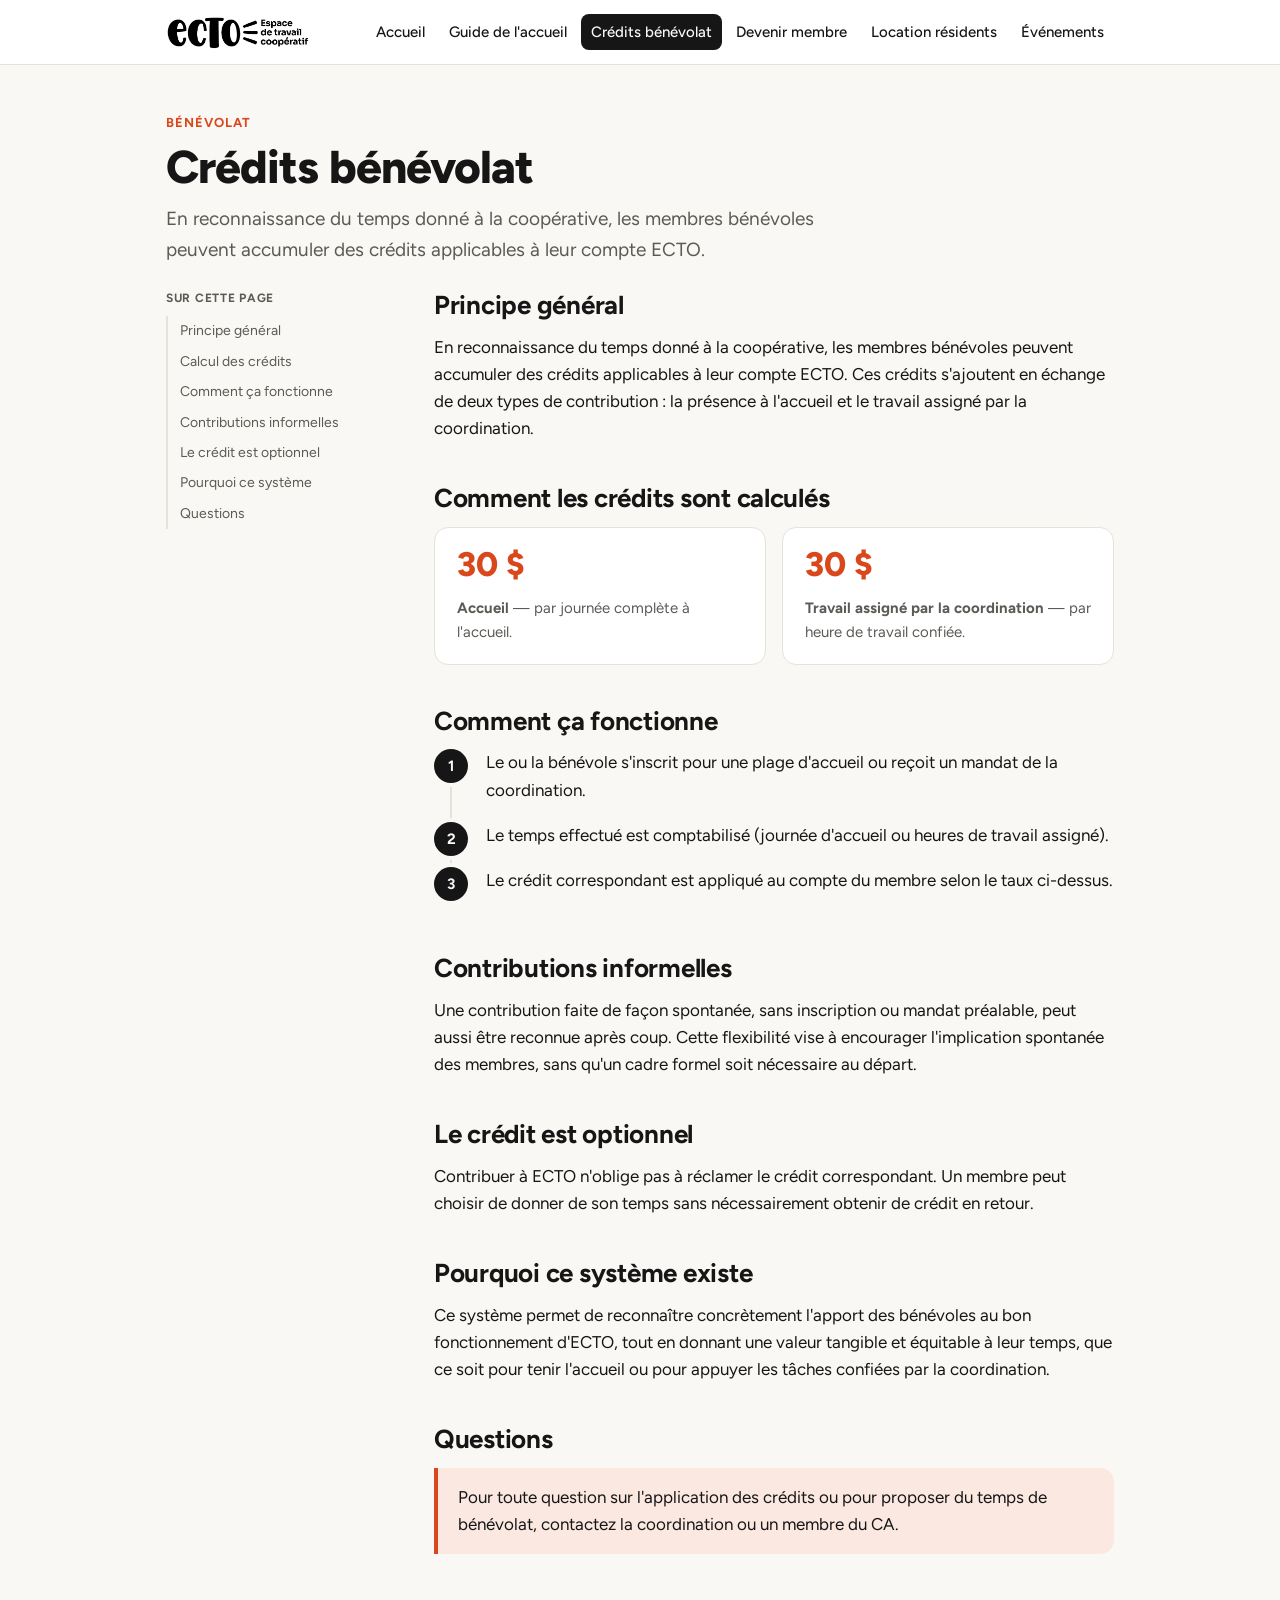
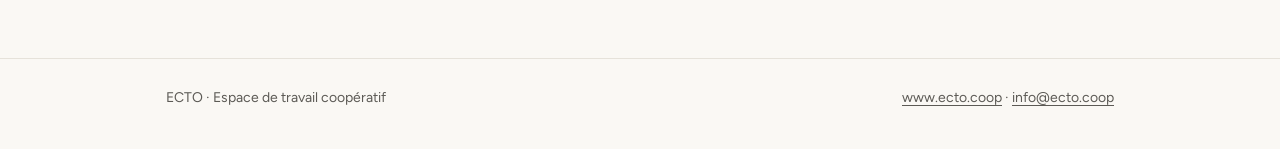
==== credits-benevolat.html @ f6935a98 "Add static website for ECTO guides and policies Six pages (home, welcome guide, volunteer credits, m" ====
<!doctype html>
<html lang="fr">
<head>
  <meta charset="utf-8">
  <meta name="viewport" content="width=device-width, initial-scale=1">
  <title>Crédits bénévolat · ECTO</title>
  <meta name="description" content="Comment les membres bénévoles d'ECTO accumulent des crédits applicables à leur compte.">
  <link rel="preconnect" href="https://fonts.googleapis.com">
  <link rel="preconnect" href="https://fonts.gstatic.com" crossorigin>
  <link href="https://fonts.googleapis.com/css2?family=Figtree:wght@400;500;600;700;800&display=swap" rel="stylesheet">
  <link rel="stylesheet" href="assets/style.css">
</head>
<body>
  <div class="site-header">
    <div class="wrap">
      <a class="logo" href="index.html" aria-label="ECTO — accueil"><img src="assets/logo-ecto.jpg" alt="ECTO — Espace de travail coopératif" width="145" height="34"></a>
      <button class="nav-toggle" aria-expanded="false" aria-controls="site-nav">Menu</button>
      <nav class="site-nav" id="site-nav" aria-label="Navigation principale">
        <ul>
          <li><a href="index.html">Accueil</a></li>
          <li><a href="guide-accueil.html">Guide de l'accueil</a></li>
          <li><a href="credits-benevolat.html" aria-current="page">Crédits bénévolat</a></li>
          <li><a href="devenir-membre.html">Devenir membre</a></li>
          <li><a href="location-residents.html">Location résidents</a></li>
          <li><a href="evenements-communautaires.html">Événements</a></li>
        </ul>
      </nav>
    </div>
  </div>

<header class="page-head wrap">
  <p class="eyebrow">Bénévolat</p>
  <h1>Crédits bénévolat</h1>
  <p class="lead">En reconnaissance du temps donné à la coopérative, les membres bénévoles peuvent accumuler des crédits applicables à leur compte ECTO.</p>
</header>

<div class="wrap layout">
  <nav class="toc" aria-label="Sur cette page">
    <p>Sur cette page</p>
    <ol>
      <li><a href="#principe">Principe général</a></li>
      <li><a href="#calcul">Calcul des crédits</a></li>
      <li><a href="#fonctionnement">Comment ça fonctionne</a></li>
      <li><a href="#informelles">Contributions informelles</a></li>
      <li><a href="#optionnel">Le crédit est optionnel</a></li>
      <li><a href="#pourquoi">Pourquoi ce système</a></li>
      <li><a href="#questions">Questions</a></li>
    </ol>
  </nav>

  <article class="content">
    <section id="principe">
      <h2>Principe général</h2>
      <p>En reconnaissance du temps donné à la coopérative, les membres bénévoles peuvent accumuler des crédits applicables à leur compte ECTO. Ces crédits s'ajoutent en échange de deux types de contribution : la présence à l'accueil et le travail assigné par la coordination.</p>
    </section>

    <section id="calcul">
      <h2>Comment les crédits sont calculés</h2>
      <div class="grid-2">
        <div class="card">
          <p class="stat">30 $</p>
          <p class="stat-label"><strong>Accueil</strong> — par journée complète à l'accueil.</p>
        </div>
        <div class="card">
          <p class="stat">30 $</p>
          <p class="stat-label"><strong>Travail assigné par la coordination</strong> — par heure de travail confiée.</p>
        </div>
      </div>
    </section>

    <section id="fonctionnement">
      <h2>Comment ça fonctionne</h2>
      <ol class="steps">
        <li>Le ou la bénévole s'inscrit pour une plage d'accueil ou reçoit un mandat de la coordination.</li>
        <li>Le temps effectué est comptabilisé (journée d'accueil ou heures de travail assigné).</li>
        <li>Le crédit correspondant est appliqué au compte du membre selon le taux ci-dessus.</li>
      </ol>
    </section>

    <section id="informelles">
      <h2>Contributions informelles</h2>
      <p>Une contribution faite de façon spontanée, sans inscription ou mandat préalable, peut aussi être reconnue après coup. Cette flexibilité vise à encourager l'implication spontanée des membres, sans qu'un cadre formel soit nécessaire au départ.</p>
    </section>

    <section id="optionnel">
      <h2>Le crédit est optionnel</h2>
      <p>Contribuer à ECTO n'oblige pas à réclamer le crédit correspondant. Un membre peut choisir de donner de son temps sans nécessairement obtenir de crédit en retour.</p>
    </section>

    <section id="pourquoi">
      <h2>Pourquoi ce système existe</h2>
      <p>Ce système permet de reconnaître concrètement l'apport des bénévoles au bon fonctionnement d'ECTO, tout en donnant une valeur tangible et équitable à leur temps, que ce soit pour tenir l'accueil ou pour appuyer les tâches confiées par la coordination.</p>
    </section>

    <section id="questions">
      <h2>Questions</h2>
      <div class="callout">
        <p>Pour toute question sur l'application des crédits ou pour proposer du temps de bénévolat, contactez la coordination ou un membre du CA.</p>
      </div>
    </section>
  </article>
</div>

  <footer class="site-footer">
    <div class="wrap">
      <span>ECTO · Espace de travail coopératif</span>
      <span><a href="https://www.ecto.coop">www.ecto.coop</a> · <a href="mailto:info@ecto.coop">info@ecto.coop</a></span>
    </div>
  </footer>

  <script>
    (function () {
      var btn = document.querySelector('.nav-toggle');
      var nav = document.getElementById('site-nav');
      btn.addEventListener('click', function () {
        var open = nav.classList.toggle('open');
        btn.setAttribute('aria-expanded', open ? 'true' : 'false');
      });
    })();
  </script>
</body>
</html>
---- assets/style.css ----
:root {
  --bg: #faf8f4;
  --surface: #ffffff;
  --ink: #161616;
  --muted: #5c5a55;
  --line: #e6e2da;
  --accent: #d9481c;
  --accent-soft: #fbe9e1;
  --ok-soft: #e7f2ea;
  --ok: #2f6b3e;
  --radius: 14px;
  --maxw: 980px;
  --font: "Figtree", system-ui, -apple-system, "Segoe UI", Roboto, sans-serif;
}

@media (prefers-color-scheme: dark) {
  :root {
    --bg: #141414;
    --surface: #1d1d1c;
    --ink: #f2efe9;
    --muted: #a8a49c;
    --line: #2f2e2b;
    --accent: #ff7a4d;
    --accent-soft: #3a2219;
    --ok-soft: #1c2e21;
    --ok: #8fd19e;
  }
  .logo img { filter: invert(1); }
}

* { box-sizing: border-box; }

html { scroll-behavior: smooth; }

body {
  margin: 0;
  background: var(--bg);
  color: var(--ink);
  font-family: var(--font);
  font-size: 17px;
  line-height: 1.6;
  -webkit-font-smoothing: antialiased;
}

a { color: var(--accent); text-underline-offset: 3px; }
a:hover { text-decoration-thickness: 2px; }

.wrap { max-width: var(--maxw); margin: 0 auto; padding: 0 16px; }

/* ---------- Header ---------- */
.site-header {
  background: var(--surface);
  border-bottom: 1px solid var(--line);
  position: sticky;
  top: 0;
  z-index: 10;
}
.site-header .wrap {
  display: flex;
  align-items: center;
  justify-content: space-between;
  gap: 16px;
  min-height: 64px;
}
.logo img { height: 34px; width: auto; display: block; }

.nav-toggle {
  display: none;
  background: none;
  border: 1px solid var(--line);
  color: var(--ink);
  border-radius: 8px;
  padding: 6px 12px;
  font: inherit;
  font-size: 15px;
  cursor: pointer;
}
.site-nav ul {
  list-style: none;
  margin: 0;
  padding: 0;
  display: flex;
  flex-wrap: wrap;
  gap: 4px;
}
.site-nav a {
  display: block;
  padding: 6px 10px;
  border-radius: 8px;
  color: var(--ink);
  text-decoration: none;
  font-size: 15px;
  font-weight: 500;
}
.site-nav a:hover { background: var(--accent-soft); }
.site-nav a[aria-current="page"] { background: var(--ink); color: var(--bg); }

@media (max-width: 860px) {
  .nav-toggle { display: block; }
  .site-nav {
    display: none;
    position: absolute;
    top: 64px;
    left: 0;
    right: 0;
    background: var(--surface);
    border-bottom: 1px solid var(--line);
    padding: 8px 16px 16px;
  }
  .site-nav.open { display: block; }
  .site-nav ul { flex-direction: column; }
  .site-nav a { padding: 10px 12px; }
}

/* ---------- Page heading ---------- */
.page-head { padding-top: 48px; padding-bottom: 24px; }
.eyebrow {
  text-transform: uppercase;
  letter-spacing: .08em;
  font-size: 13px;
  font-weight: 700;
  color: var(--accent);
  margin: 0 0 8px;
}
h1 {
  font-size: clamp(32px, 5vw, 46px);
  line-height: 1.1;
  margin: 0 0 12px;
  letter-spacing: -0.02em;
  font-weight: 800;
}
.lead { font-size: 19px; color: var(--muted); max-width: 680px; margin: 0; }
.meta { display: flex; flex-wrap: wrap; gap: 8px; margin-top: 16px; }

.badge {
  display: inline-block;
  font-size: 13px;
  font-weight: 600;
  padding: 3px 10px;
  border-radius: 999px;
  background: var(--accent-soft);
  color: var(--accent);
}
.badge.neutral { background: var(--line); color: var(--muted); }

/* ---------- Content layout ---------- */
.layout {
  display: grid;
  grid-template-columns: 220px 1fr;
  gap: 48px;
  align-items: start;
  padding-bottom: 64px;
}
.toc {
  position: sticky;
  top: 88px;
  font-size: 14px;
}
.toc p { font-weight: 700; margin: 0 0 8px; color: var(--muted); text-transform: uppercase; letter-spacing: .06em; font-size: 12px; }
.toc ol { list-style: none; margin: 0; padding: 0; border-left: 2px solid var(--line); }
.toc a { display: block; padding: 4px 0 4px 12px; color: var(--muted); text-decoration: none; }
.toc a:hover { color: var(--ink); }

@media (max-width: 860px) {
  .layout { grid-template-columns: 1fr; gap: 0; }
  .toc { display: none; }
}

.content { min-width: 0; }
.content section { scroll-margin-top: 88px; margin-bottom: 40px; }
.content h2 {
  font-size: 26px;
  line-height: 1.25;
  margin: 0 0 12px;
  letter-spacing: -0.01em;
}
.content h3 { font-size: 19px; margin: 24px 0 8px; }
.content p { margin: 0 0 14px; }
.content ul, .content ol { padding-left: 22px; margin: 0 0 14px; }
.content li { margin-bottom: 6px; }
.content li ul { margin-top: 6px; }

.num {
  display: inline-block;
  min-width: 1.6em;
  color: var(--accent);
}

/* ---------- Components ---------- */
.card {
  background: var(--surface);
  border: 1px solid var(--line);
  border-radius: var(--radius);
  padding: 20px 22px;
  margin-bottom: 16px;
}
.card > :last-child { margin-bottom: 0; }
.card h3:first-child { margin-top: 0; }

.callout {
  border-left: 4px solid var(--accent);
  background: var(--accent-soft);
  border-radius: 0 var(--radius) var(--radius) 0;
  padding: 16px 20px;
  margin: 0 0 16px;
}
.callout.ok { border-color: var(--ok); background: var(--ok-soft); }
.callout > :last-child { margin-bottom: 0; }

.grid-2 { display: grid; grid-template-columns: repeat(2, 1fr); gap: 16px; margin-bottom: 16px; }
.grid-3 { display: grid; grid-template-columns: repeat(3, 1fr); gap: 16px; margin-bottom: 16px; }
.grid-2 .card, .grid-3 .card { margin-bottom: 0; }
@media (max-width: 680px) {
  .grid-2, .grid-3 { grid-template-columns: 1fr; }
}

.stat { font-size: 34px; font-weight: 800; line-height: 1; margin: 0 0 6px; color: var(--accent); }
.stat-label { margin: 0; color: var(--muted); font-size: 15px; }

.steps { list-style: none; padding: 0 !important; counter-reset: step; }
.steps > li {
  counter-increment: step;
  position: relative;
  padding: 0 0 18px 52px;
  margin: 0;
}
.steps > li::before {
  content: counter(step);
  position: absolute;
  left: 0;
  top: 0;
  width: 34px;
  height: 34px;
  border-radius: 50%;
  background: var(--ink);
  color: var(--bg);
  display: grid;
  place-items: center;
  font-weight: 700;
  font-size: 15px;
}
.steps > li:not(:last-child)::after {
  content: "";
  position: absolute;
  left: 16px;
  top: 38px;
  bottom: 4px;
  width: 2px;
  background: var(--line);
}

.btn {
  display: inline-block;
  background: var(--ink);
  color: var(--bg);
  padding: 10px 18px;
  border-radius: 10px;
  text-decoration: none;
  font-weight: 600;
  font-size: 15px;
}
.btn:hover { background: var(--accent); color: #fff; }
.btn-row { display: flex; flex-wrap: wrap; gap: 10px; margin: 8px 0 16px; }
.btn.ghost { background: transparent; color: var(--ink); border: 1px solid var(--line); }
.btn.ghost:hover { border-color: var(--accent); color: var(--accent); background: transparent; }

.schedule { display: flex; flex-wrap: wrap; gap: 10px; margin: 0 0 16px; }
.schedule span {
  background: var(--surface);
  border: 1px solid var(--line);
  border-radius: 10px;
  padding: 8px 14px;
  font-weight: 600;
}

/* ---------- Home ---------- */
.hero { padding-top: 56px; padding-bottom: 32px; }
.hero h1 { max-width: 720px; }
.doc-grid {
  display: grid;
  grid-template-columns: repeat(auto-fill, minmax(280px, 1fr));
  gap: 16px;
  padding-bottom: 64px;
}
.doc-card {
  display: flex;
  flex-direction: column;
  background: var(--surface);
  border: 1px solid var(--line);
  border-radius: var(--radius);
  padding: 22px;
  text-decoration: none;
  color: var(--ink);
  transition: border-color .15s, transform .15s;
}
.doc-card:hover { border-color: var(--accent); transform: translateY(-2px); }
.doc-card h2 { font-size: 21px; margin: 10px 0 8px; line-height: 1.25; }
.doc-card p { margin: 0 0 16px; color: var(--muted); font-size: 15px; flex: 1; }
.doc-card .go { font-weight: 600; color: var(--accent); font-size: 15px; }
.doc-card .icon {
  width: 40px;
  height: 40px;
  border-radius: 10px;
  background: var(--accent-soft);
  color: var(--accent);
  display: grid;
  place-items: center;
}
.doc-card .icon svg { width: 22px; height: 22px; }

/* ---------- Footer ---------- */
.site-footer {
  border-top: 1px solid var(--line);
  padding: 28px 0 40px;
  color: var(--muted);
  font-size: 14px;
}
.site-footer .wrap { display: flex; flex-wrap: wrap; gap: 8px 24px; justify-content: space-between; }
.site-footer a { color: var(--muted); }

@media print {
  .site-header, .toc, .site-footer { display: none; }
  .layout { grid-template-columns: 1fr; }
  body { background: #fff; color: #000; }
}
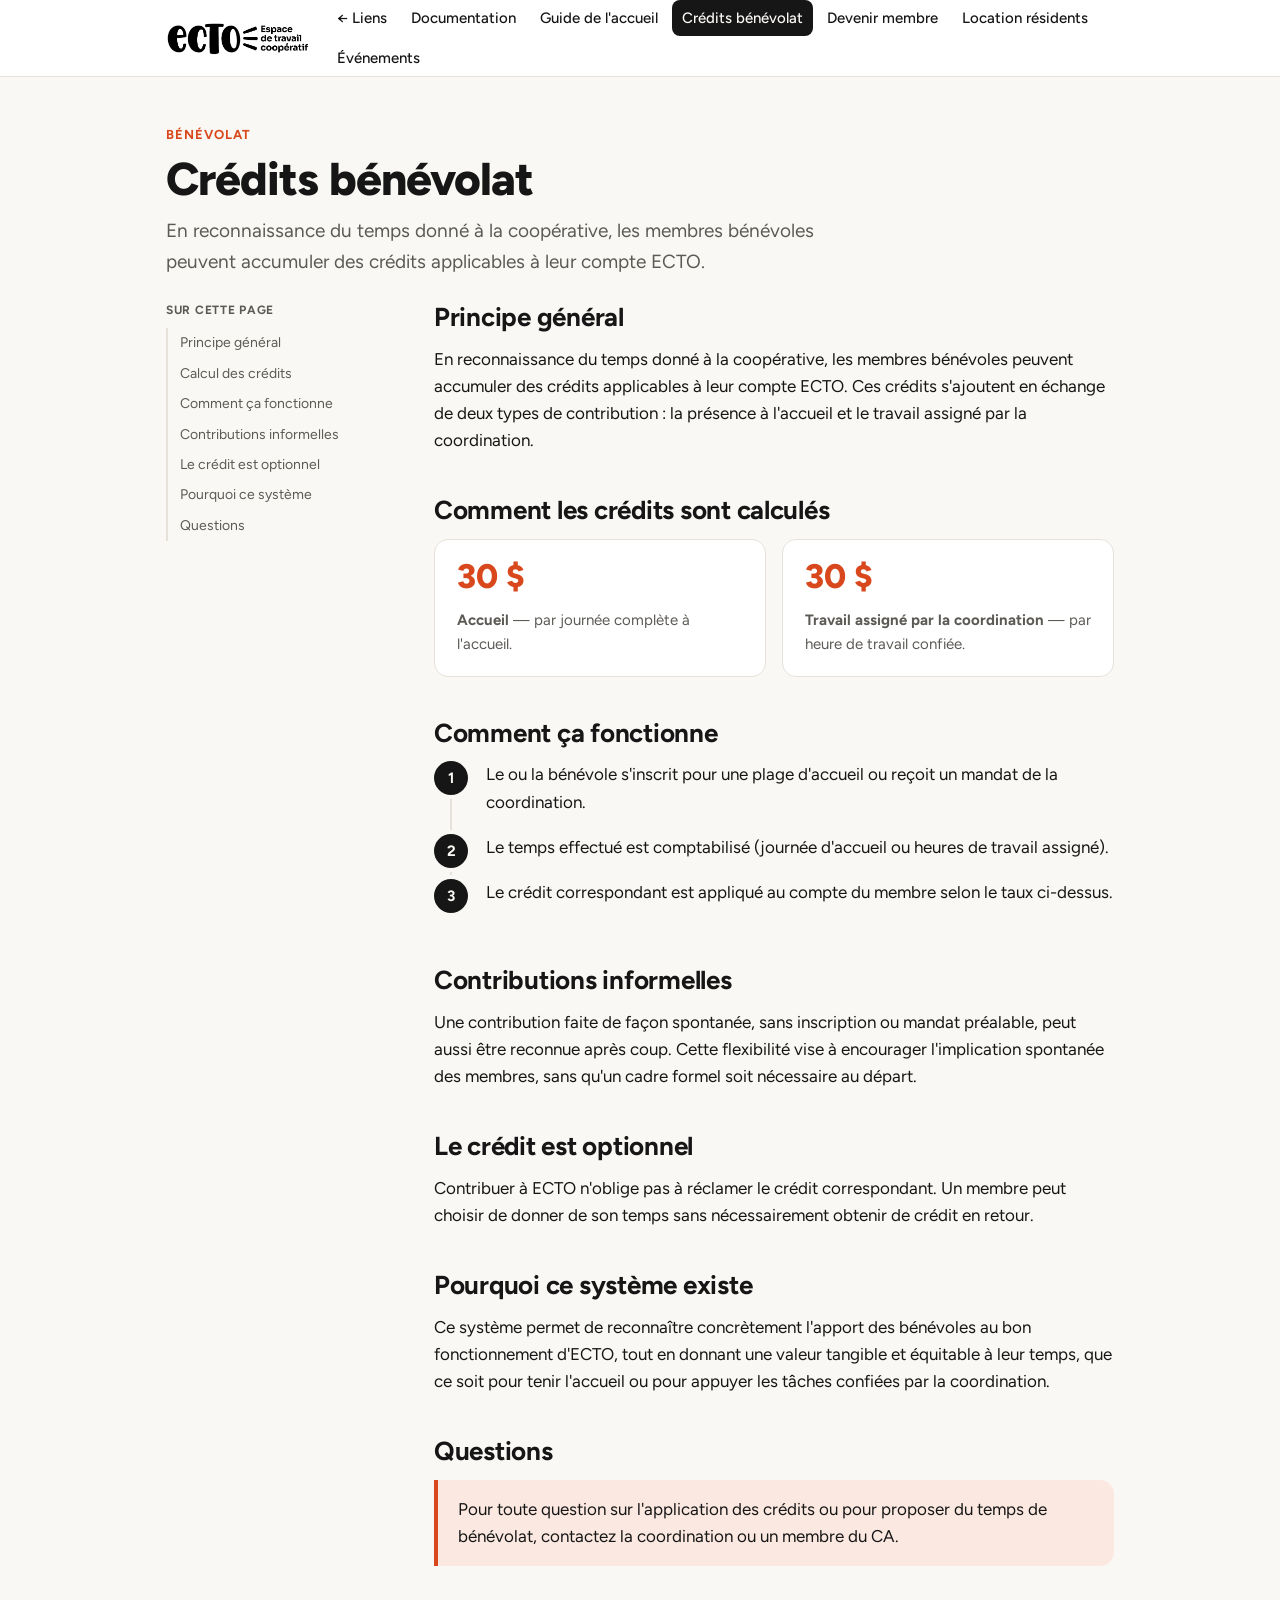
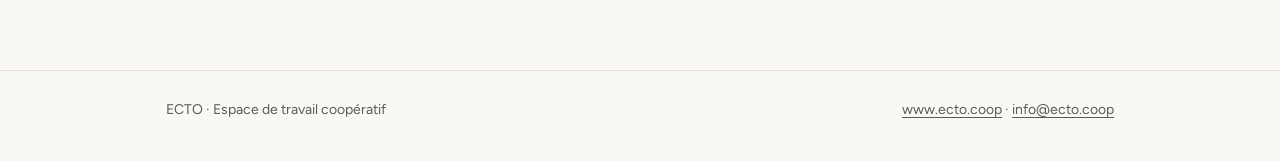
==== commit 4fe2415c: "Turn index into a link page for ECTO tools The documentation home moves to documentation.html. The n" ====
--- a/credits-benevolat.html
+++ b/credits-benevolat.html
@@ -13,11 +13,12 @@
 <body>
   <div class="site-header">
     <div class="wrap">
-      <a class="logo" href="index.html" aria-label="ECTO — accueil"><img src="assets/logo-ecto.jpg" alt="ECTO — Espace de travail coopératif" width="145" height="34"></a>
+      <a class="logo" href="index.html" aria-label="ECTO — liens"><img src="assets/logo-ecto.jpg" alt="ECTO — Espace de travail coopératif" width="145" height="34"></a>
       <button class="nav-toggle" aria-expanded="false" aria-controls="site-nav">Menu</button>
       <nav class="site-nav" id="site-nav" aria-label="Navigation principale">
         <ul>
-          <li><a href="index.html">Accueil</a></li>
+          <li><a href="index.html">← Liens</a></li>
+          <li><a href="documentation.html">Documentation</a></li>
           <li><a href="guide-accueil.html">Guide de l'accueil</a></li>
           <li><a href="credits-benevolat.html" aria-current="page">Crédits bénévolat</a></li>
           <li><a href="devenir-membre.html">Devenir membre</a></li>
--- a/assets/style.css
+++ b/assets/style.css
@@ -25,7 +25,7 @@
     --ok-soft: #1c2e21;
     --ok: #8fd19e;
   }
-  .logo img { filter: invert(1); }
+  body .logo img { filter: invert(1); mix-blend-mode: screen; }
 }
 
 * { box-sizing: border-box; }
@@ -62,7 +62,7 @@
   gap: 16px;
   min-height: 64px;
 }
-.logo img { height: 34px; width: auto; display: block; }
+.logo img { height: 34px; width: auto; display: block; mix-blend-mode: multiply; }
 
 .nav-toggle {
   display: none;
@@ -323,3 +323,86 @@
   .layout { grid-template-columns: 1fr; }
   body { background: #fff; color: #000; }
 }
+
+/* ---------- Link page (index) ---------- */
+.links-page { min-height: 100vh; }
+.links {
+  max-width: 520px;
+  margin: 0 auto;
+  padding: 48px 16px 40px;
+}
+.links-head { text-align: center; margin-bottom: 28px; }
+.links-head .logo { display: inline-block; }
+.links-head .logo img { height: 56px; width: auto; margin: 0 auto; }
+.links-head p { margin: 14px 0 0; color: var(--muted); font-size: 16px; }
+
+.link-list { list-style: none; margin: 0; padding: 0; display: grid; gap: 12px; }
+.link, .link-pair {
+  display: flex;
+  align-items: center;
+  gap: 14px;
+  background: var(--surface);
+  border: 1px solid var(--line);
+  border-radius: var(--radius);
+  padding: 14px 16px;
+  color: var(--ink);
+  text-decoration: none;
+  transition: border-color .15s, transform .15s;
+}
+a.link:hover { border-color: var(--accent); transform: translateY(-2px); }
+.link.featured { background: var(--ink); color: var(--bg); border-color: var(--ink); }
+.link.featured small { color: var(--bg); opacity: .75; }
+.link.featured .link-icon { background: var(--accent); color: #fff; }
+
+.link-icon {
+  flex: none;
+  width: 42px;
+  height: 42px;
+  border-radius: 10px;
+  background: var(--accent-soft);
+  color: var(--accent);
+  display: grid;
+  place-items: center;
+}
+.link-icon svg { width: 22px; height: 22px; }
+.link-text { display: flex; flex-direction: column; min-width: 0; }
+.link-text strong { font-size: 17px; line-height: 1.3; }
+.link-text small { font-size: 14px; color: var(--muted); line-height: 1.35; }
+
+.link-pair { flex-direction: column; align-items: stretch; gap: 12px; }
+.link-pair-head { display: flex; align-items: center; gap: 14px; }
+.link-pair-buttons { display: grid; grid-template-columns: 1fr 1fr; gap: 10px; }
+.link.small {
+  justify-content: center;
+  padding: 10px;
+  font-weight: 600;
+  font-size: 15px;
+  background: var(--bg);
+}
+
+.link[data-todo] { border-style: dashed; }
+
+.socials {
+  list-style: none;
+  margin: 28px 0 0;
+  padding: 0;
+  display: flex;
+  justify-content: center;
+  gap: 12px;
+}
+.socials a {
+  width: 46px;
+  height: 46px;
+  border-radius: 50%;
+  display: grid;
+  place-items: center;
+  background: var(--surface);
+  border: 1px solid var(--line);
+  color: var(--ink);
+  transition: border-color .15s, color .15s;
+}
+.socials a:hover { border-color: var(--accent); color: var(--accent); }
+.socials svg { width: 20px; height: 20px; }
+
+.links-foot { text-align: center; margin-top: 28px; font-size: 14px; color: var(--muted); }
+.links-foot a { color: var(--muted); }
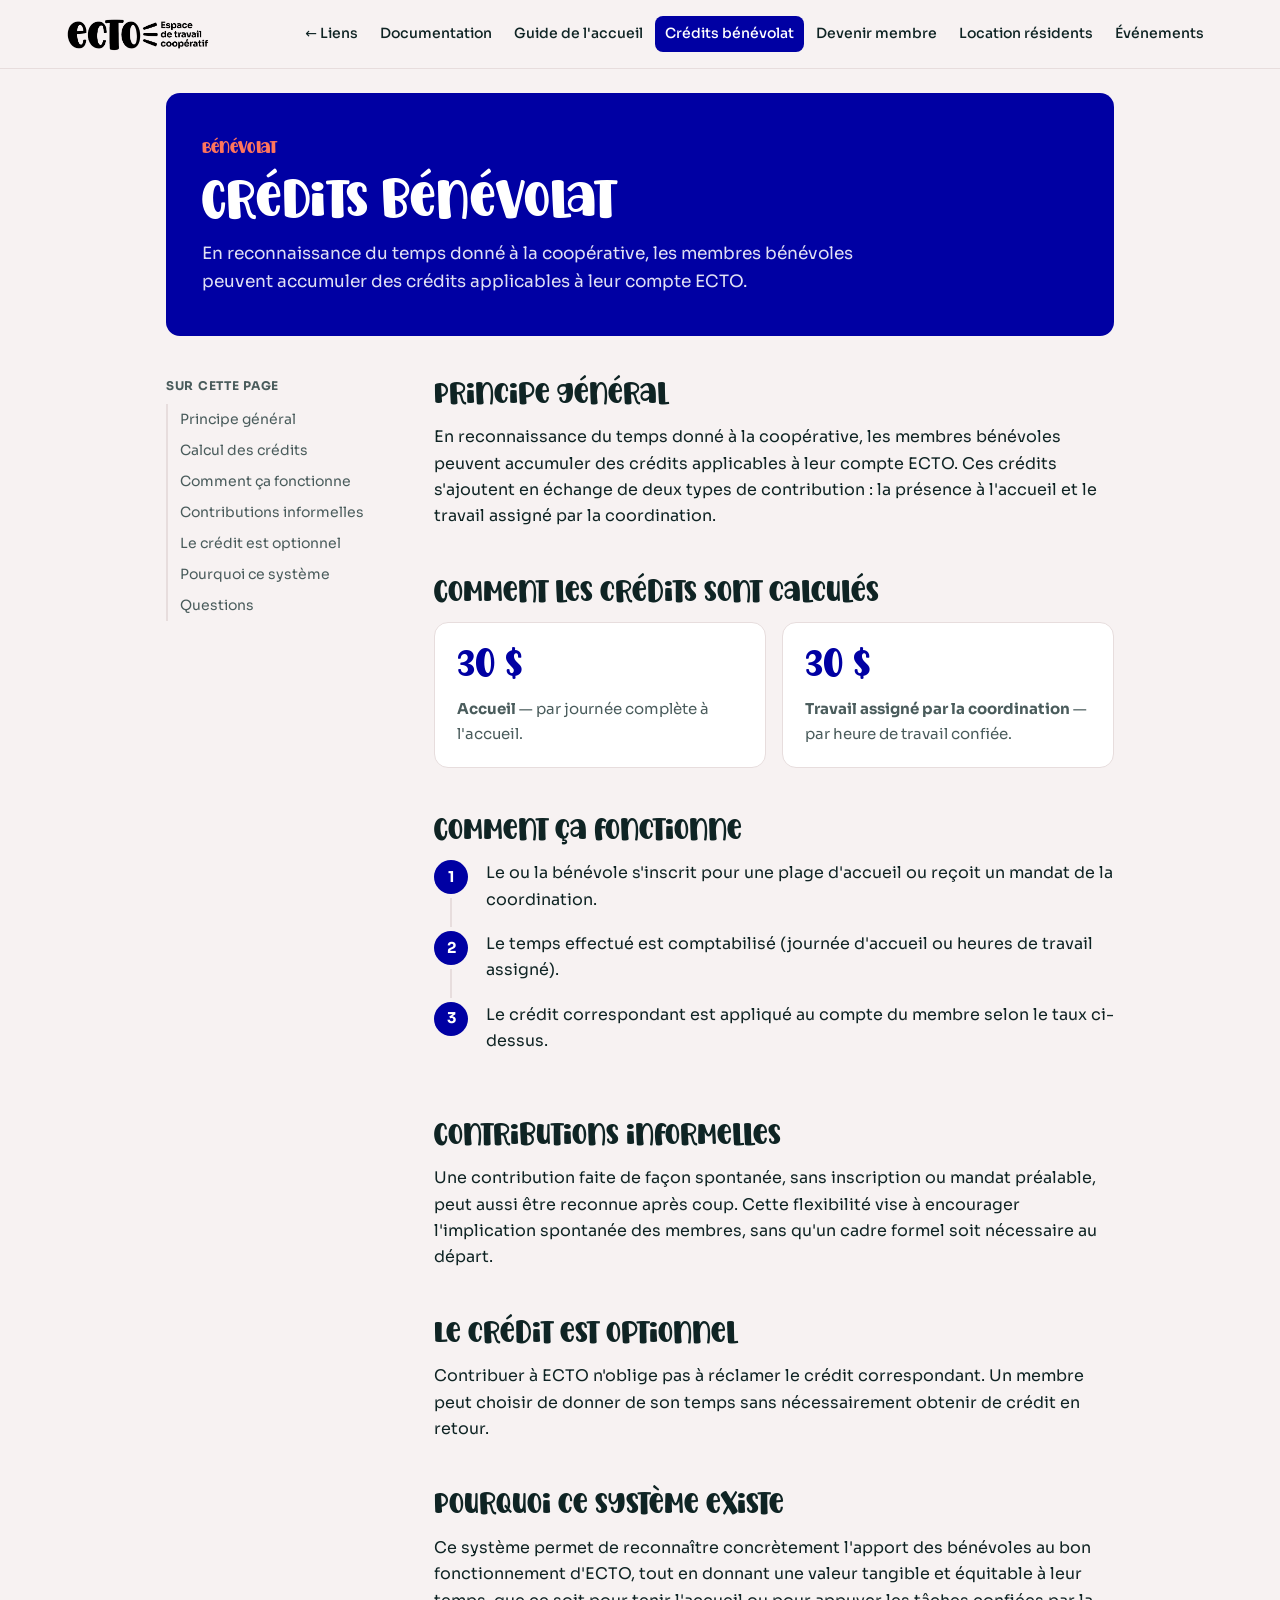
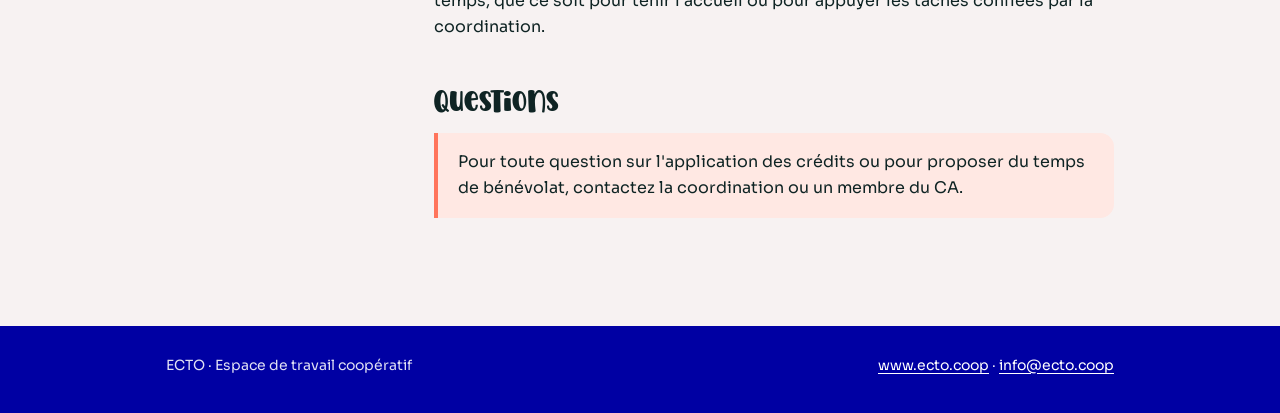
==== commit 4be20e86: "Use ecto.coop colors and fonts Sora for text and Super Sunkissed for headings, with the ecto.coop pa" ====
--- a/credits-benevolat.html
+++ b/credits-benevolat.html
@@ -7,7 +7,7 @@
   <meta name="description" content="Comment les membres bénévoles d'ECTO accumulent des crédits applicables à leur compte.">
   <link rel="preconnect" href="https://fonts.googleapis.com">
   <link rel="preconnect" href="https://fonts.gstatic.com" crossorigin>
-  <link href="https://fonts.googleapis.com/css2?family=Figtree:wght@400;500;600;700;800&display=swap" rel="stylesheet">
+  <link href="https://fonts.googleapis.com/css2?family=Sora:wght@400;500;600;700&display=swap" rel="stylesheet">
   <link rel="stylesheet" href="assets/style.css">
 </head>
 <body>
--- a/assets/style.css
+++ b/assets/style.css
@@ -1,29 +1,56 @@
+/* Palette et polices reprises de www.ecto.coop */
+
+@font-face {
+  font-family: "Super Sunkissed";
+  src: url("fonts/Super-Sunkissed.ttf") format("truetype");
+  font-weight: 400;
+  font-style: normal;
+  font-display: swap;
+}
+
 :root {
-  --bg: #faf8f4;
+  /* Couleurs ECTO */
+  --ecto-bleu: #0000a3;
+  --ecto-bleu-clair: #3185fc;
+  --ecto-corail: #ff755c;
+  --ecto-menthe: #cbf3d2;
+  --ecto-sarcelle: #155b5a;
+  --ecto-encre: #0f2424;
+  --ecto-creme: #f7f2f2;
+
+  --bg: var(--ecto-creme);
   --surface: #ffffff;
-  --ink: #161616;
-  --muted: #5c5a55;
-  --line: #e6e2da;
-  --accent: #d9481c;
-  --accent-soft: #fbe9e1;
-  --ok-soft: #e7f2ea;
-  --ok: #2f6b3e;
+  --ink: var(--ecto-encre);
+  --muted: #4a5c5c;
+  --line: #e7dddd;
+  --accent: var(--ecto-bleu);
+  --accent-soft: #e5e5f6;
+  --on-accent: #ffffff;
+  --coral-soft: #ffe8e3;
+  --ok: var(--ecto-sarcelle);
+  --ok-soft: var(--ecto-menthe);
+  --hero-bg: var(--ecto-bleu);
+  --hero-ink: #ffffff;
+
   --radius: 14px;
   --maxw: 980px;
-  --font: "Figtree", system-ui, -apple-system, "Segoe UI", Roboto, sans-serif;
+  --font: "Sora", system-ui, -apple-system, "Segoe UI", Roboto, sans-serif;
+  --display: "Super Sunkissed", "Sora", system-ui, sans-serif;
 }
 
 @media (prefers-color-scheme: dark) {
   :root {
-    --bg: #141414;
-    --surface: #1d1d1c;
-    --ink: #f2efe9;
-    --muted: #a8a49c;
-    --line: #2f2e2b;
-    --accent: #ff7a4d;
-    --accent-soft: #3a2219;
-    --ok-soft: #1c2e21;
-    --ok: #8fd19e;
+    --bg: #0c1d1d;
+    --surface: #132b2b;
+    --ink: #f7f2f2;
+    --muted: #a9bdbd;
+    --line: #234040;
+    --accent: #9fb4ff;
+    --accent-soft: #1d2654;
+    --on-accent: #0f2424;
+    --coral-soft: #3a231f;
+    --ok: var(--ecto-menthe);
+    --ok-soft: #183a33;
   }
   body .logo img { filter: invert(1); mix-blend-mode: screen; }
 }
@@ -37,8 +64,8 @@
   background: var(--bg);
   color: var(--ink);
   font-family: var(--font);
-  font-size: 17px;
-  line-height: 1.6;
+  font-size: 16px;
+  line-height: 1.65;
   -webkit-font-smoothing: antialiased;
 }
 
@@ -47,32 +74,40 @@
 
 .wrap { max-width: var(--maxw); margin: 0 auto; padding: 0 16px; }
 
+h1, .content h2, .doc-card h2, .stat {
+  font-family: var(--display);
+  font-weight: 400;
+  font-synthesis: none;
+}
+
 /* ---------- Header ---------- */
 .site-header {
-  background: var(--surface);
+  background: var(--bg);
   border-bottom: 1px solid var(--line);
   position: sticky;
   top: 0;
   z-index: 10;
 }
 .site-header .wrap {
+  max-width: 1180px;
   display: flex;
   align-items: center;
   justify-content: space-between;
   gap: 16px;
-  min-height: 64px;
+  min-height: 68px;
 }
 .logo img { height: 34px; width: auto; display: block; mix-blend-mode: multiply; }
 
 .nav-toggle {
   display: none;
   background: none;
-  border: 1px solid var(--line);
+  border: 1px solid var(--ink);
   color: var(--ink);
   border-radius: 8px;
   padding: 6px 12px;
   font: inherit;
-  font-size: 15px;
+  font-size: 14px;
+  font-weight: 600;
   cursor: pointer;
 }
 .site-nav ul {
@@ -81,7 +116,7 @@
   padding: 0;
   display: flex;
   flex-wrap: wrap;
-  gap: 4px;
+  gap: 2px;
 }
 .site-nav a {
   display: block;
@@ -89,59 +124,69 @@
   border-radius: 8px;
   color: var(--ink);
   text-decoration: none;
-  font-size: 15px;
+  font-size: 14px;
   font-weight: 500;
 }
 .site-nav a:hover { background: var(--accent-soft); }
-.site-nav a[aria-current="page"] { background: var(--ink); color: var(--bg); }
-
-@media (max-width: 860px) {
+.site-nav a[aria-current="page"] { background: var(--hero-bg); color: #fff; }
+
+@media (max-width: 1120px) {
   .nav-toggle { display: block; }
   .site-nav {
     display: none;
     position: absolute;
-    top: 64px;
+    top: 68px;
     left: 0;
     right: 0;
-    background: var(--surface);
+    background: var(--bg);
     border-bottom: 1px solid var(--line);
     padding: 8px 16px 16px;
   }
   .site-nav.open { display: block; }
-  .site-nav ul { flex-direction: column; }
-  .site-nav a { padding: 10px 12px; }
-}
-
-/* ---------- Page heading ---------- */
-.page-head { padding-top: 48px; padding-bottom: 24px; }
+  .site-nav ul { flex-direction: column; flex-wrap: nowrap; }
+  .site-nav a { padding: 10px 12px; font-size: 16px; }
+}
+
+/* ---------- Page heading (bloc bleu, comme sur ecto.coop) ---------- */
+.page-head, .hero {
+  background: var(--hero-bg);
+  color: var(--hero-ink);
+  border-radius: var(--radius);
+  max-width: calc(var(--maxw) - 32px);
+  margin: 24px auto 40px;
+  padding: 40px 36px;
+}
+@media (max-width: 1012px) {
+  .page-head, .hero { margin-left: 16px; margin-right: 16px; }
+}
+@media (max-width: 600px) {
+  .page-head, .hero { padding: 28px 20px; }
+}
 .eyebrow {
-  text-transform: uppercase;
-  letter-spacing: .08em;
-  font-size: 13px;
-  font-weight: 700;
-  color: var(--accent);
-  margin: 0 0 8px;
+  font-family: var(--display);
+  font-size: 17px;
+  color: var(--ecto-corail);
+  margin: 0 0 10px;
 }
 h1 {
-  font-size: clamp(32px, 5vw, 46px);
-  line-height: 1.1;
-  margin: 0 0 12px;
-  letter-spacing: -0.02em;
-  font-weight: 800;
-}
-.lead { font-size: 19px; color: var(--muted); max-width: 680px; margin: 0; }
-.meta { display: flex; flex-wrap: wrap; gap: 8px; margin-top: 16px; }
+  font-size: clamp(34px, 5.5vw, 52px);
+  line-height: 1.05;
+  margin: 0 0 14px;
+}
+.lead { font-size: 17px; max-width: 680px; margin: 0; }
+.page-head .lead, .hero .lead { color: rgba(255, 255, 255, .88); }
+.meta { display: flex; flex-wrap: wrap; gap: 8px; margin-top: 18px; }
 
 .badge {
   display: inline-block;
   font-size: 13px;
   font-weight: 600;
-  padding: 3px 10px;
+  padding: 4px 14px;
   border-radius: 999px;
-  background: var(--accent-soft);
-  color: var(--accent);
-}
-.badge.neutral { background: var(--line); color: var(--muted); }
+  background: #fff;
+  color: var(--ecto-encre);
+}
+.badge.neutral { background: transparent; color: #fff; border: 1px solid rgba(255, 255, 255, .6); }
 
 /* ---------- Content layout ---------- */
 .layout {
@@ -153,36 +198,36 @@
 }
 .toc {
   position: sticky;
-  top: 88px;
+  top: 92px;
   font-size: 14px;
 }
 .toc p { font-weight: 700; margin: 0 0 8px; color: var(--muted); text-transform: uppercase; letter-spacing: .06em; font-size: 12px; }
 .toc ol { list-style: none; margin: 0; padding: 0; border-left: 2px solid var(--line); }
-.toc a { display: block; padding: 4px 0 4px 12px; color: var(--muted); text-decoration: none; }
-.toc a:hover { color: var(--ink); }
-
-@media (max-width: 860px) {
+.toc a { display: block; padding: 4px 0 4px 12px; margin-left: -2px; border-left: 2px solid transparent; color: var(--muted); text-decoration: none; }
+.toc a:hover { color: var(--ink); border-left-color: var(--ecto-corail); }
+
+@media (max-width: 900px) {
   .layout { grid-template-columns: 1fr; gap: 0; }
   .toc { display: none; }
 }
 
 .content { min-width: 0; }
-.content section { scroll-margin-top: 88px; margin-bottom: 40px; }
+.content section { scroll-margin-top: 92px; margin-bottom: 44px; }
 .content h2 {
-  font-size: 26px;
-  line-height: 1.25;
-  margin: 0 0 12px;
-  letter-spacing: -0.01em;
-}
-.content h3 { font-size: 19px; margin: 24px 0 8px; }
+  font-size: 30px;
+  line-height: 1.15;
+  margin: 0 0 14px;
+}
+.content h3 { font-size: 17px; font-weight: 700; margin: 24px 0 8px; }
 .content p { margin: 0 0 14px; }
 .content ul, .content ol { padding-left: 22px; margin: 0 0 14px; }
 .content li { margin-bottom: 6px; }
+.content li::marker { color: var(--accent); }
 .content li ul { margin-top: 6px; }
 
 .num {
   display: inline-block;
-  min-width: 1.6em;
+  min-width: 1.4em;
   color: var(--accent);
 }
 
@@ -198,8 +243,8 @@
 .card h3:first-child { margin-top: 0; }
 
 .callout {
-  border-left: 4px solid var(--accent);
-  background: var(--accent-soft);
+  border-left: 4px solid var(--ecto-corail);
+  background: var(--coral-soft);
   border-radius: 0 var(--radius) var(--radius) 0;
   padding: 16px 20px;
   margin: 0 0 16px;
@@ -214,7 +259,7 @@
   .grid-2, .grid-3 { grid-template-columns: 1fr; }
 }
 
-.stat { font-size: 34px; font-weight: 800; line-height: 1; margin: 0 0 6px; color: var(--accent); }
+.stat { font-size: 40px; line-height: 1; margin: 0 0 8px; color: var(--accent); }
 .stat-label { margin: 0; color: var(--muted); font-size: 15px; }
 
 .steps { list-style: none; padding: 0 !important; counter-reset: step; }
@@ -232,8 +277,8 @@
   width: 34px;
   height: 34px;
   border-radius: 50%;
-  background: var(--ink);
-  color: var(--bg);
+  background: var(--hero-bg);
+  color: #fff;
   display: grid;
   place-items: center;
   font-weight: 700;
@@ -251,30 +296,29 @@
 
 .btn {
   display: inline-block;
-  background: var(--ink);
-  color: var(--bg);
-  padding: 10px 18px;
-  border-radius: 10px;
+  background: var(--accent);
+  color: var(--on-accent);
+  padding: 9px 18px;
+  border-radius: 8px;
   text-decoration: none;
   font-weight: 600;
   font-size: 15px;
-}
-.btn:hover { background: var(--accent); color: #fff; }
+  border: 1px solid var(--accent);
+}
+.btn:hover { background: var(--ecto-bleu-clair); border-color: var(--ecto-bleu-clair); color: #fff; }
 .btn-row { display: flex; flex-wrap: wrap; gap: 10px; margin: 8px 0 16px; }
-.btn.ghost { background: transparent; color: var(--ink); border: 1px solid var(--line); }
+.btn.ghost { background: transparent; color: var(--ink); border: 1px solid var(--ink); }
 .btn.ghost:hover { border-color: var(--accent); color: var(--accent); background: transparent; }
 
 .schedule { display: flex; flex-wrap: wrap; gap: 10px; margin: 0 0 16px; }
 .schedule span {
-  background: var(--surface);
-  border: 1px solid var(--line);
-  border-radius: 10px;
-  padding: 8px 14px;
+  background: var(--ok-soft);
+  border-radius: 999px;
+  padding: 6px 16px;
   font-weight: 600;
 }
 
-/* ---------- Home ---------- */
-.hero { padding-top: 56px; padding-bottom: 32px; }
+/* ---------- Accueil de la documentation ---------- */
 .hero h1 { max-width: 720px; }
 .doc-grid {
   display: grid;
@@ -294,37 +338,45 @@
   transition: border-color .15s, transform .15s;
 }
 .doc-card:hover { border-color: var(--accent); transform: translateY(-2px); }
-.doc-card h2 { font-size: 21px; margin: 10px 0 8px; line-height: 1.25; }
+.doc-card h2 { font-size: 26px; margin: 14px 0 8px; line-height: 1.1; }
 .doc-card p { margin: 0 0 16px; color: var(--muted); font-size: 15px; flex: 1; }
 .doc-card .go { font-weight: 600; color: var(--accent); font-size: 15px; }
-.doc-card .icon {
-  width: 40px;
-  height: 40px;
+
+/* Pastilles d'icônes aux couleurs d'ECTO, en alternance */
+.doc-card .icon, .link-icon {
+  flex: none;
+  width: 42px;
+  height: 42px;
   border-radius: 10px;
-  background: var(--accent-soft);
-  color: var(--accent);
   display: grid;
   place-items: center;
-}
-.doc-card .icon svg { width: 22px; height: 22px; }
+  background: var(--ecto-corail);
+  color: #fff;
+}
+.doc-card .icon svg, .link-icon svg { width: 22px; height: 22px; }
+.doc-card:nth-child(4n+2) .icon, .link-list > li:nth-child(4n+2) .link-icon { background: var(--ecto-menthe); color: var(--ecto-bleu); }
+.doc-card:nth-child(4n+3) .icon, .link-list > li:nth-child(4n+3) .link-icon { background: var(--ecto-bleu-clair); }
+.doc-card:nth-child(4n+4) .icon, .link-list > li:nth-child(4n+4) .link-icon { background: var(--ecto-bleu); }
 
 /* ---------- Footer ---------- */
 .site-footer {
-  border-top: 1px solid var(--line);
-  padding: 28px 0 40px;
-  color: var(--muted);
+  background: var(--hero-bg);
+  color: rgba(255, 255, 255, .88);
+  padding: 28px 0 36px;
   font-size: 14px;
 }
 .site-footer .wrap { display: flex; flex-wrap: wrap; gap: 8px 24px; justify-content: space-between; }
-.site-footer a { color: var(--muted); }
+.site-footer a { color: #fff; }
 
 @media print {
   .site-header, .toc, .site-footer { display: none; }
   .layout { grid-template-columns: 1fr; }
+  .page-head { background: none; color: #000; padding: 0; }
+  .page-head .lead { color: #333; }
   body { background: #fff; color: #000; }
 }
 
-/* ---------- Link page (index) ---------- */
+/* ---------- Page de liens (index) ---------- */
 .links-page { min-height: 100vh; }
 .links {
   max-width: 520px;
@@ -334,7 +386,12 @@
 .links-head { text-align: center; margin-bottom: 28px; }
 .links-head .logo { display: inline-block; }
 .links-head .logo img { height: 56px; width: auto; margin: 0 auto; }
-.links-head p { margin: 14px 0 0; color: var(--muted); font-size: 16px; }
+.links-head p {
+  margin: 14px 0 0;
+  font-family: var(--display);
+  font-size: 20px;
+  color: var(--ink);
+}
 
 .link-list { list-style: none; margin: 0; padding: 0; display: grid; gap: 12px; }
 .link, .link-pair {
@@ -350,37 +407,27 @@
   transition: border-color .15s, transform .15s;
 }
 a.link:hover { border-color: var(--accent); transform: translateY(-2px); }
-.link.featured { background: var(--ink); color: var(--bg); border-color: var(--ink); }
-.link.featured small { color: var(--bg); opacity: .75; }
-.link.featured .link-icon { background: var(--accent); color: #fff; }
-
-.link-icon {
-  flex: none;
-  width: 42px;
-  height: 42px;
-  border-radius: 10px;
-  background: var(--accent-soft);
-  color: var(--accent);
-  display: grid;
-  place-items: center;
-}
-.link-icon svg { width: 22px; height: 22px; }
+.link.featured { background: var(--hero-bg); color: #fff; border-color: var(--hero-bg); }
+.link.featured small { color: #fff; opacity: .85; }
+.link-list > li .link.featured .link-icon { background: var(--ecto-corail); color: #fff; }
+
 .link-text { display: flex; flex-direction: column; min-width: 0; }
-.link-text strong { font-size: 17px; line-height: 1.3; }
-.link-text small { font-size: 14px; color: var(--muted); line-height: 1.35; }
+.link-text strong { font-size: 16px; font-weight: 600; line-height: 1.3; }
+.link-text small { font-size: 13.5px; color: var(--muted); line-height: 1.4; }
 
 .link-pair { flex-direction: column; align-items: stretch; gap: 12px; }
 .link-pair-head { display: flex; align-items: center; gap: 14px; }
 .link-pair-buttons { display: grid; grid-template-columns: 1fr 1fr; gap: 10px; }
 .link.small {
   justify-content: center;
-  padding: 10px;
+  padding: 9px;
   font-weight: 600;
   font-size: 15px;
-  background: var(--bg);
-}
-
-.link[data-todo] { border-style: dashed; }
+  background: var(--accent);
+  border-color: var(--accent);
+  color: var(--on-accent);
+}
+a.link.small:hover { background: var(--ecto-bleu-clair); border-color: var(--ecto-bleu-clair); color: #fff; }
 
 .socials {
   list-style: none;
@@ -396,12 +443,11 @@
   border-radius: 50%;
   display: grid;
   place-items: center;
-  background: var(--surface);
-  border: 1px solid var(--line);
-  color: var(--ink);
-  transition: border-color .15s, color .15s;
-}
-.socials a:hover { border-color: var(--accent); color: var(--accent); }
+  background: var(--hero-bg);
+  color: #fff;
+  transition: background .15s;
+}
+.socials a:hover { background: var(--ecto-bleu-clair); }
 .socials svg { width: 20px; height: 20px; }
 
 .links-foot { text-align: center; margin-top: 28px; font-size: 14px; color: var(--muted); }
